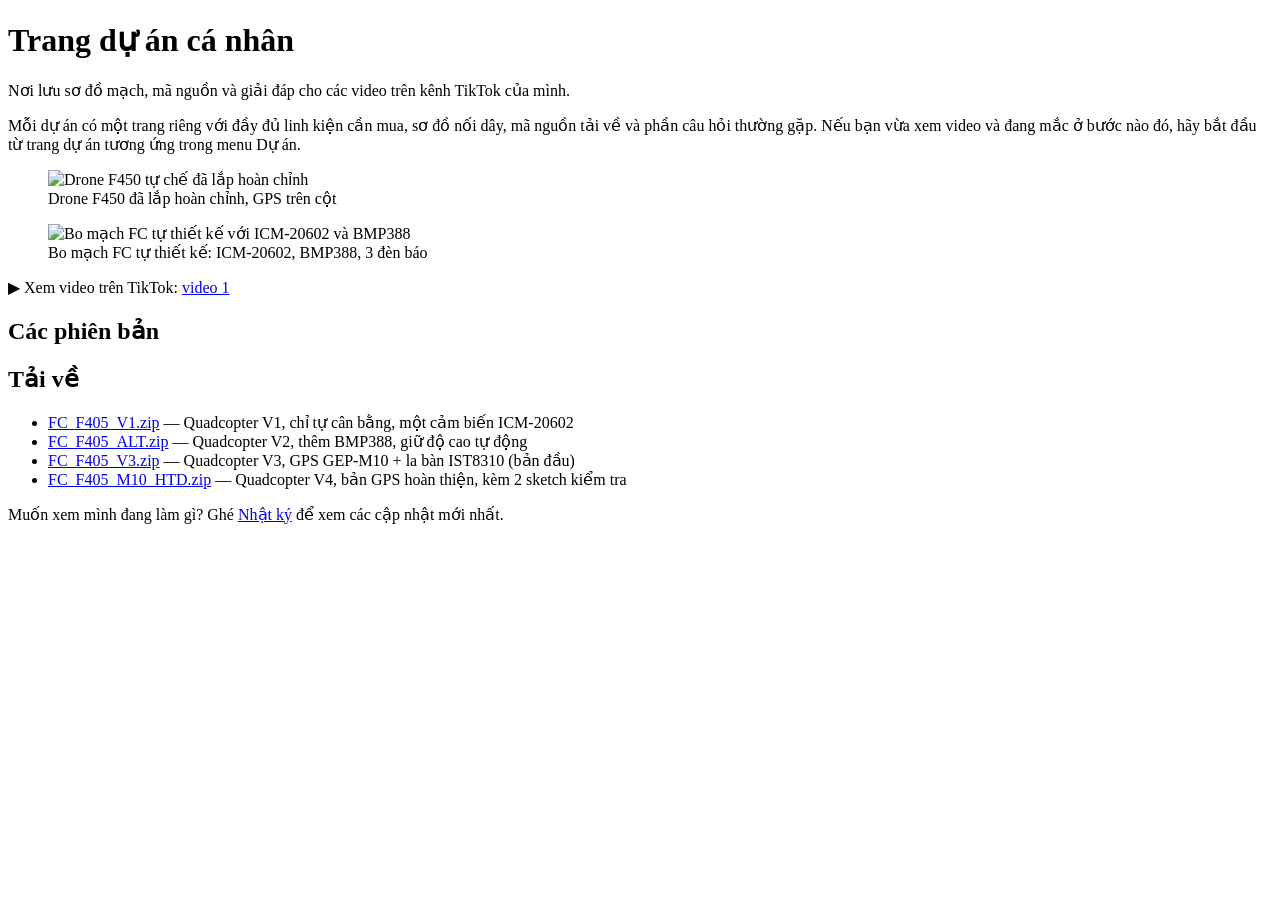
==== index.html @ 8b8c2f93 "Add files via upload" ====
<!doctype html>
<html lang="vi">
<head>
<meta charset="utf-8">
<meta name="viewport" content="width=device-width, initial-scale=1">
<title>Dathoccodientu.net — Drone tự chế, STM32, mạch điều khiển bay</title>
<meta name="description" content="Sơ đồ mạch, mã nguồn và giải đáp cho các video drone tự chế STM32F405 trên kênh TikTok Dathoccodientu.">
<link rel="stylesheet" href="assets/style.css">
</head>
<body>
<header id="top"></header>
<div class="wrap">
  <aside id="nav"></aside>
  <main>
    <h1>Trang dự án cá nhân</h1>
    <p class="sub">Nơi lưu sơ đồ mạch, mã nguồn và giải đáp cho các video trên kênh TikTok của mình.</p>

    <p>Mỗi dự án có một trang riêng với đầy đủ linh kiện cần mua, sơ đồ nối dây, mã nguồn tải về và phần câu hỏi thường gặp. Nếu bạn vừa xem video và đang mắc ở bước nào đó, hãy bắt đầu từ trang dự án tương ứng trong menu Dự án.</p>

    <div class="photos">
      <figure><img src="assets/img/drone.webp" alt="Drone F450 tự chế đã lắp hoàn chỉnh" width="900" height="852" loading="lazy"><figcaption>Drone F450 đã lắp hoàn chỉnh, GPS trên cột</figcaption></figure>
      <figure><img src="assets/img/fc-board.webp" alt="Bo mạch FC tự thiết kế với ICM-20602 và BMP388" width="638" height="900" loading="lazy"><figcaption>Bo mạch FC tự thiết kế: ICM-20602, BMP388, 3 đèn báo</figcaption></figure>
    </div>
    <p class="tiktok-links">▶ Xem video trên TikTok: <a href="https://www.tiktok.com/@dathoccodientu.03/video/7634054799666744584" target="_blank" rel="noopener">video 1</a></p>

    <h2>Các phiên bản</h2>
    <ul id="project-list"></ul>

    <h2>Tải về</h2>
    <ul class="downloads">
      <li><a href="downloads/FC_F405_V1.zip">FC_F405_V1.zip</a> — Quadcopter V1, chỉ tự cân bằng, một cảm biến ICM-20602</li>
      <li><a href="downloads/FC_F405_ALT.zip">FC_F405_ALT.zip</a> — Quadcopter V2, thêm BMP388, giữ độ cao tự động</li>
      <li><a href="downloads/FC_F405_V3.zip">FC_F405_V3.zip</a> — Quadcopter V3, GPS GEP-M10 + la bàn IST8310 (bản đầu)</li>
      <li><a href="downloads/FC_F405_M10_HTD.zip">FC_F405_M10_HTD.zip</a> — Quadcopter V4, bản GPS hoàn thiện, kèm 2 sketch kiểm tra</li>
    </ul>

    <p>Muốn xem mình đang làm gì? Ghé <a href="nhat-ky.html">Nhật ký</a> để xem các cập nhật mới nhất.</p>
  </main>
</div>
<footer id="foot"></footer>
<script src="assets/site.js"></script>
</body>
</html>
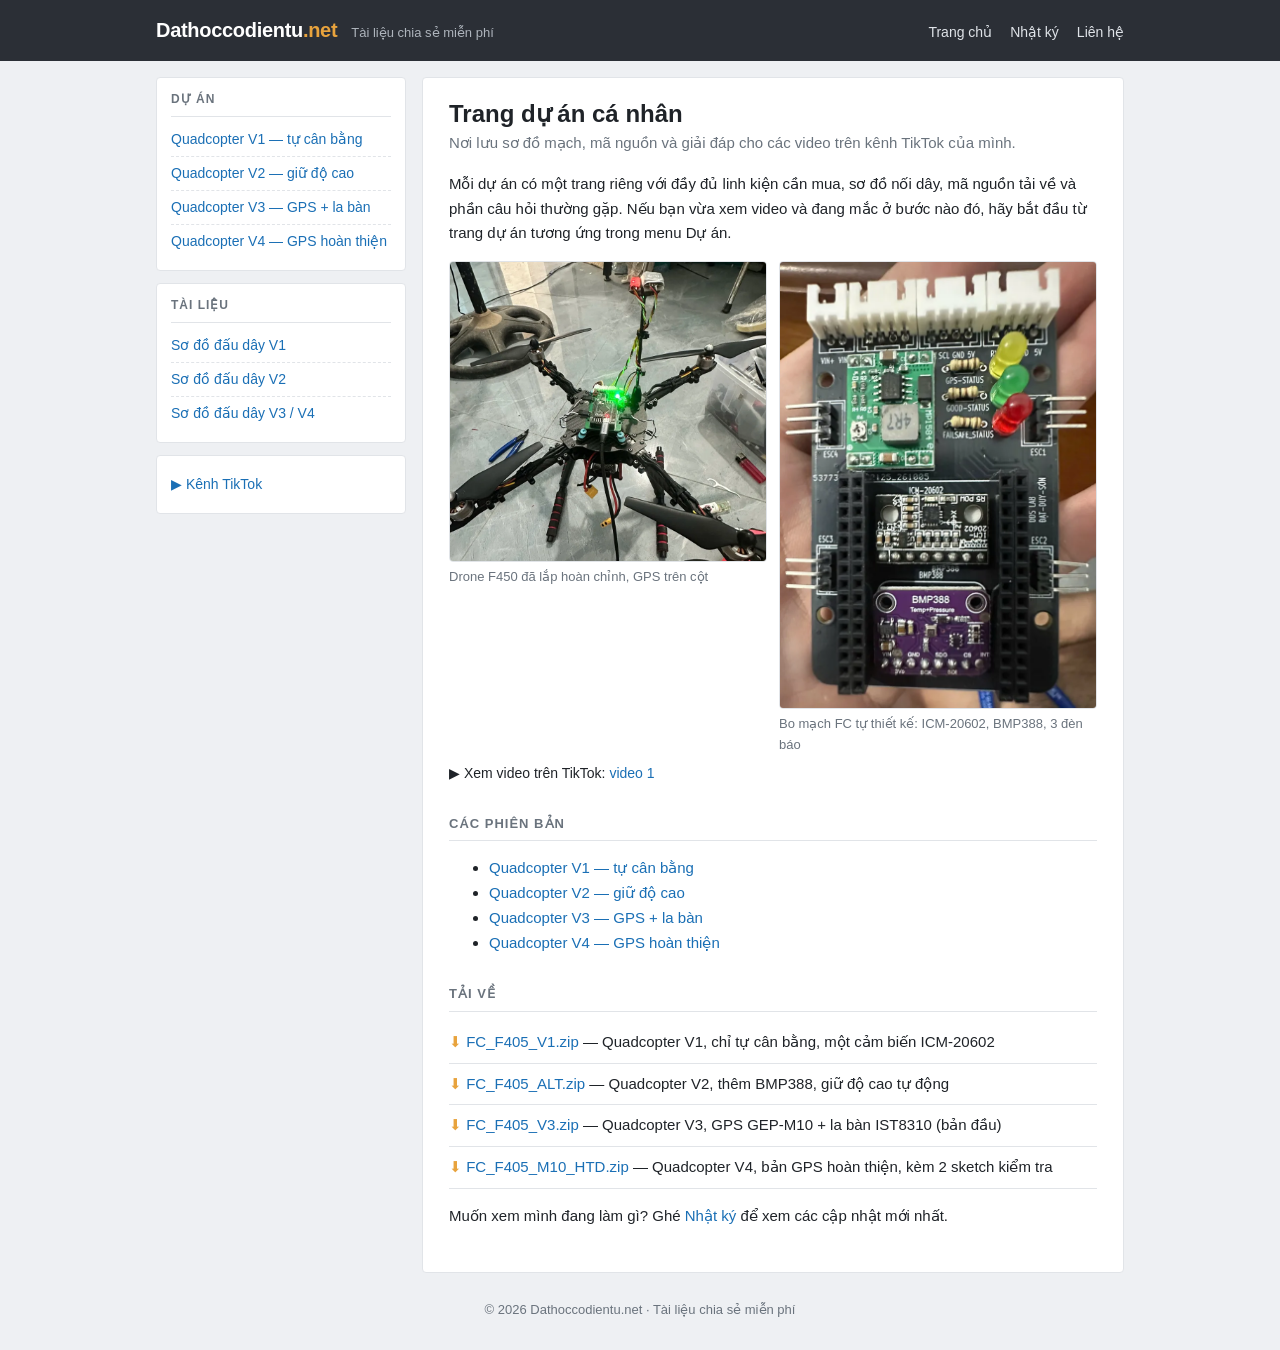
==== commit ec59b4ef: "Add files via upload" ====
--- a/index.html
+++ b/index.html
@@ -5,7 +5,7 @@
 <meta name="viewport" content="width=device-width, initial-scale=1">
 <title>Dathoccodientu.net — Drone tự chế, STM32, mạch điều khiển bay</title>
 <meta name="description" content="Sơ đồ mạch, mã nguồn và giải đáp cho các video drone tự chế STM32F405 trên kênh TikTok Dathoccodientu.">
-<link rel="stylesheet" href="assets/style.css">
+<link rel="stylesheet" href="style.css">
 </head>
 <body>
 <header id="top"></header>
@@ -18,8 +18,8 @@
     <p>Mỗi dự án có một trang riêng với đầy đủ linh kiện cần mua, sơ đồ nối dây, mã nguồn tải về và phần câu hỏi thường gặp. Nếu bạn vừa xem video và đang mắc ở bước nào đó, hãy bắt đầu từ trang dự án tương ứng trong menu Dự án.</p>
 
     <div class="photos">
-      <figure><img src="assets/img/drone.webp" alt="Drone F450 tự chế đã lắp hoàn chỉnh" width="900" height="852" loading="lazy"><figcaption>Drone F450 đã lắp hoàn chỉnh, GPS trên cột</figcaption></figure>
-      <figure><img src="assets/img/fc-board.webp" alt="Bo mạch FC tự thiết kế với ICM-20602 và BMP388" width="638" height="900" loading="lazy"><figcaption>Bo mạch FC tự thiết kế: ICM-20602, BMP388, 3 đèn báo</figcaption></figure>
+      <figure><img src="drone.webp" alt="Drone F450 tự chế đã lắp hoàn chỉnh" width="900" height="852" loading="lazy"><figcaption>Drone F450 đã lắp hoàn chỉnh, GPS trên cột</figcaption></figure>
+      <figure><img src="fc-board.webp" alt="Bo mạch FC tự thiết kế với ICM-20602 và BMP388" width="638" height="900" loading="lazy"><figcaption>Bo mạch FC tự thiết kế: ICM-20602, BMP388, 3 đèn báo</figcaption></figure>
     </div>
     <p class="tiktok-links">▶ Xem video trên TikTok: <a href="https://www.tiktok.com/@dathoccodientu.03/video/7634054799666744584" target="_blank" rel="noopener">video 1</a></p>
 
@@ -28,16 +28,16 @@
 
     <h2>Tải về</h2>
     <ul class="downloads">
-      <li><a href="downloads/FC_F405_V1.zip">FC_F405_V1.zip</a> — Quadcopter V1, chỉ tự cân bằng, một cảm biến ICM-20602</li>
-      <li><a href="downloads/FC_F405_ALT.zip">FC_F405_ALT.zip</a> — Quadcopter V2, thêm BMP388, giữ độ cao tự động</li>
-      <li><a href="downloads/FC_F405_V3.zip">FC_F405_V3.zip</a> — Quadcopter V3, GPS GEP-M10 + la bàn IST8310 (bản đầu)</li>
-      <li><a href="downloads/FC_F405_M10_HTD.zip">FC_F405_M10_HTD.zip</a> — Quadcopter V4, bản GPS hoàn thiện, kèm 2 sketch kiểm tra</li>
+      <li><a href="FC_F405_V1.zip">FC_F405_V1.zip</a> — Quadcopter V1, chỉ tự cân bằng, một cảm biến ICM-20602</li>
+      <li><a href="FC_F405_ALT.zip">FC_F405_ALT.zip</a> — Quadcopter V2, thêm BMP388, giữ độ cao tự động</li>
+      <li><a href="FC_F405_V3.zip">FC_F405_V3.zip</a> — Quadcopter V3, GPS GEP-M10 + la bàn IST8310 (bản đầu)</li>
+      <li><a href="FC_F405_M10_HTD.zip">FC_F405_M10_HTD.zip</a> — Quadcopter V4, bản GPS hoàn thiện, kèm 2 sketch kiểm tra</li>
     </ul>
 
     <p>Muốn xem mình đang làm gì? Ghé <a href="nhat-ky.html">Nhật ký</a> để xem các cập nhật mới nhất.</p>
   </main>
 </div>
 <footer id="foot"></footer>
-<script src="assets/site.js"></script>
+<script src="site.js"></script>
 </body>
 </html>
--- a/style.css
+++ b/style.css
@@ -0,0 +1,133 @@
+:root {
+  --bg: #eef0f3;
+  --panel: #ffffff;
+  --ink: #1f2328;
+  --muted: #6a737d;
+  --line: #e1e4e8;
+  --bar: #2b2f36;
+  --link: #1a6fb5;
+  --accent: #e8a33d;
+  --warn-bg: #fff6e5;
+  --warn-line: #e8a33d;
+  --danger-bg: #fdecec;
+  --danger-line: #d64545;
+}
+* { box-sizing: border-box; }
+html { -webkit-text-size-adjust: 100%; }
+body {
+  margin: 0; background: var(--bg); color: var(--ink);
+  font: 15px/1.65 -apple-system, "Segoe UI", Roboto, "Helvetica Neue", Arial, sans-serif;
+}
+a { color: var(--link); text-decoration: none; }
+a:hover { text-decoration: underline; }
+img { max-width: 100%; height: auto; }
+
+/* ---- banner ---- */
+#top { background: var(--bar); color: #fff; }
+.banner {
+  max-width: 1000px; margin: 0 auto; padding: 14px 16px;
+  display: flex; align-items: baseline; gap: 14px; flex-wrap: wrap;
+}
+.brand { color: #fff; font-size: 20px; letter-spacing: -.3px; }
+.brand:hover { text-decoration: none; }
+.brand span { color: var(--accent); font-weight: 600; }
+.slogan { color: #aeb4bc; font-size: 13px; }
+.topnav { margin-left: auto; display: flex; gap: 18px; font-size: 14px; }
+.topnav a { color: #dfe3e8; }
+
+/* ---- layout ---- */
+.wrap {
+  max-width: 1000px; margin: 16px auto; padding: 0 16px;
+  display: grid; grid-template-columns: 250px 1fr; gap: 16px; align-items: start;
+}
+#nav .box {
+  background: var(--panel); border: 1px solid var(--line); border-radius: 4px;
+  padding: 12px 14px; margin-bottom: 12px;
+}
+#nav h4 {
+  margin: 0 0 6px; font-size: 12px; letter-spacing: 1px; text-transform: uppercase;
+  color: var(--muted); border-bottom: 1px solid var(--line); padding-bottom: 6px;
+}
+#nav a { display: block; padding: 5px 0; font-size: 14px; border-bottom: 1px dashed var(--line); }
+#nav a:last-child { border-bottom: 0; }
+#nav a.on { font-weight: 600; color: var(--ink); }
+
+main {
+  background: var(--panel); border: 1px solid var(--line); border-radius: 4px;
+  padding: 20px 26px 28px; min-width: 0;
+}
+main h1 { font-size: 24px; margin: 0 0 2px; line-height: 1.3; }
+main .sub { color: var(--muted); margin: 0 0 16px; }
+main h2 {
+  font-size: 13px; letter-spacing: 1px; text-transform: uppercase; color: var(--muted);
+  border-bottom: 1px solid var(--line); padding-bottom: 6px; margin: 28px 0 10px;
+}
+main h3 { font-size: 17px; margin: 22px 0 6px; }
+
+/* ---- tables ---- */
+.tbl { overflow-x: auto; margin: 8px 0 14px; }
+table { border-collapse: collapse; width: 100%; font-size: 14px; }
+th, td { border-bottom: 1px solid var(--line); padding: 7px 8px; text-align: left; vertical-align: top; }
+th { font-size: 12px; letter-spacing: .5px; text-transform: uppercase; color: var(--muted); background: #f7f8fa; }
+td code, p code, li code { background: #f2f4f7; padding: 1px 5px; border-radius: 3px; font-size: 13px; }
+
+/* ---- callouts ---- */
+.note, .warn {
+  border-left: 4px solid var(--warn-line); background: var(--warn-bg);
+  padding: 10px 14px; margin: 14px 0; border-radius: 0 4px 4px 0;
+}
+.warn { border-color: var(--danger-line); background: var(--danger-bg); }
+.todo {
+  border: 2px dashed #c9ced6; color: var(--muted); padding: 12px 14px;
+  border-radius: 4px; margin: 10px 0; font-style: italic;
+}
+
+/* ---- video ---- */
+.video { display: flex; flex-wrap: wrap; gap: 16px; margin: 10px 0; }
+.video figure { margin: 0; width: 325px; max-width: 100%; }
+.video iframe { width: 100%; aspect-ratio: 9 / 16; border: 0; background: #000; border-radius: 4px; }
+.video figcaption { font-size: 13px; color: var(--muted); margin-top: 4px; }
+
+/* ---- ảnh linh kiện ---- */
+.parts {
+  display: grid; grid-template-columns: repeat(auto-fill, minmax(140px, 1fr));
+  gap: 12px; margin: 10px 0 18px;
+}
+.parts figure {
+  margin: 0; border: 1px solid var(--line); border-radius: 4px; overflow: hidden; background: #fff;
+}
+.parts img { display: block; width: 100%; height: auto; aspect-ratio: 1; object-fit: contain; }
+.parts figcaption {
+  padding: 6px 8px 8px; border-top: 1px solid var(--line); font-size: 13px; line-height: 1.35;
+}
+.parts figcaption b { display: block; }
+.parts figcaption span { color: var(--muted); font-size: 12px; }
+
+/* ---- lists ---- */
+.downloads { list-style: none; padding: 0; margin: 0; }
+.downloads li { padding: 8px 0; border-bottom: 1px solid var(--line); }
+.downloads li::before { content: "⬇ "; color: var(--accent); }
+.log { list-style: none; padding: 0; margin: 0; }
+.log li { display: grid; grid-template-columns: 100px 1fr; gap: 12px; padding: 8px 0; border-bottom: 1px solid var(--line); }
+.log time { color: var(--muted); font-size: 13px; }
+.tag { font-size: 11px; padding: 1px 6px; border-radius: 10px; vertical-align: 1px; font-weight: 500; }
+.tag.wip { background: #fff1d6; color: #9a6200; }
+.tag.soon { background: #e8ecf1; color: #59636e; }
+.crumbs { font-size: 13px; color: var(--muted); margin-bottom: 10px; }
+
+#foot { text-align: center; color: var(--muted); font-size: 13px; padding: 10px 16px 30px; }
+
+@media (max-width: 760px) {
+  .wrap { grid-template-columns: 1fr; }
+  main { order: -1; padding: 16px; }
+  .topnav { margin-left: 0; width: 100%; }
+  .log li { grid-template-columns: 1fr; gap: 0; }
+}
+
+/* ---- ảnh dự án (thay video) ---- */
+.photos { display: grid; grid-template-columns: 1fr 1fr; gap: 12px; margin: 12px 0 6px; align-items: start; }
+.photos figure { margin: 0; }
+.photos img { display: block; width: 100%; height: auto; border-radius: 4px; border: 1px solid var(--line); }
+.photos figcaption { font-size: 13px; color: var(--muted); margin-top: 4px; }
+.tiktok-links { font-size: 14px; margin: 4px 0 14px; }
+@media (max-width: 520px) { .photos { grid-template-columns: 1fr; } }
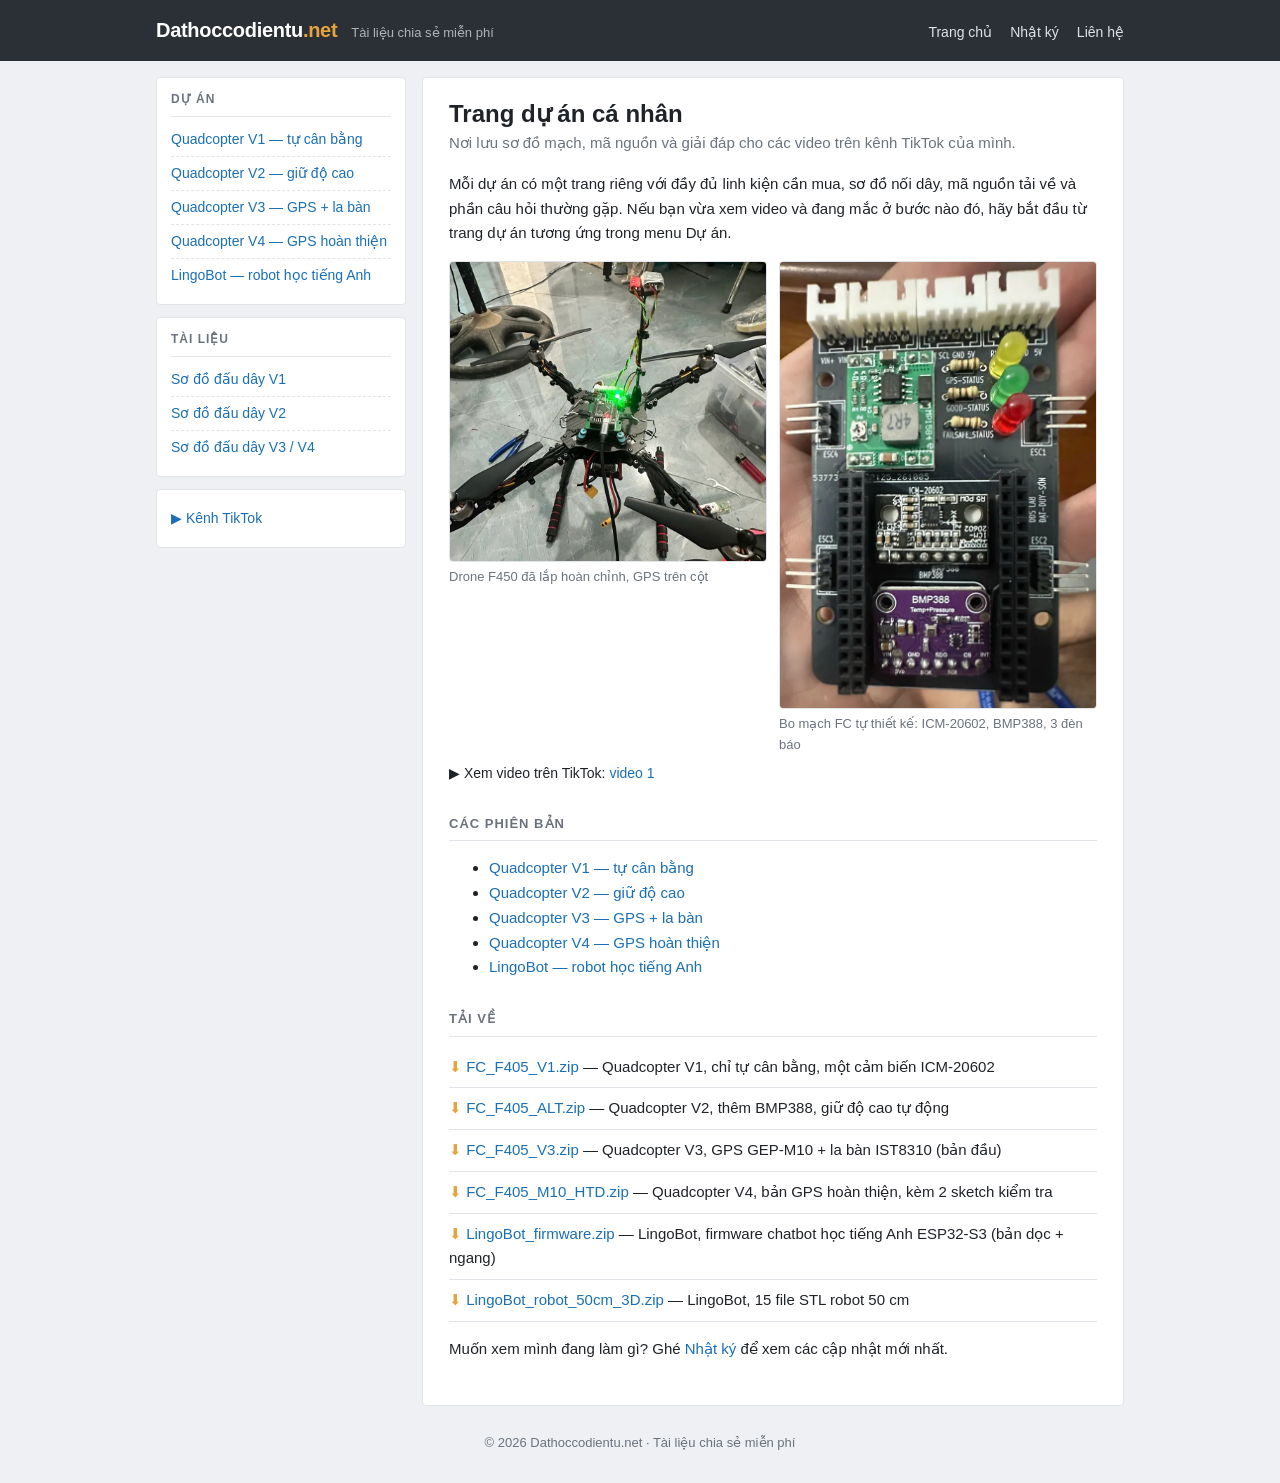
==== commit 49d78837: "Add files via upload" ====
--- a/index.html
+++ b/index.html
@@ -32,6 +32,8 @@
       <li><a href="FC_F405_ALT.zip">FC_F405_ALT.zip</a> — Quadcopter V2, thêm BMP388, giữ độ cao tự động</li>
       <li><a href="FC_F405_V3.zip">FC_F405_V3.zip</a> — Quadcopter V3, GPS GEP-M10 + la bàn IST8310 (bản đầu)</li>
       <li><a href="FC_F405_M10_HTD.zip">FC_F405_M10_HTD.zip</a> — Quadcopter V4, bản GPS hoàn thiện, kèm 2 sketch kiểm tra</li>
+      <li><a href="lingobot-files/LingoBot_firmware.zip">LingoBot_firmware.zip</a> — LingoBot, firmware chatbot học tiếng Anh ESP32-S3 (bản dọc + ngang)</li>
+      <li><a href="lingobot-files/LingoBot_robot_50cm_3D.zip">LingoBot_robot_50cm_3D.zip</a> — LingoBot, 15 file STL robot 50 cm</li>
     </ul>
 
     <p>Muốn xem mình đang làm gì? Ghé <a href="nhat-ky.html">Nhật ký</a> để xem các cập nhật mới nhất.</p>
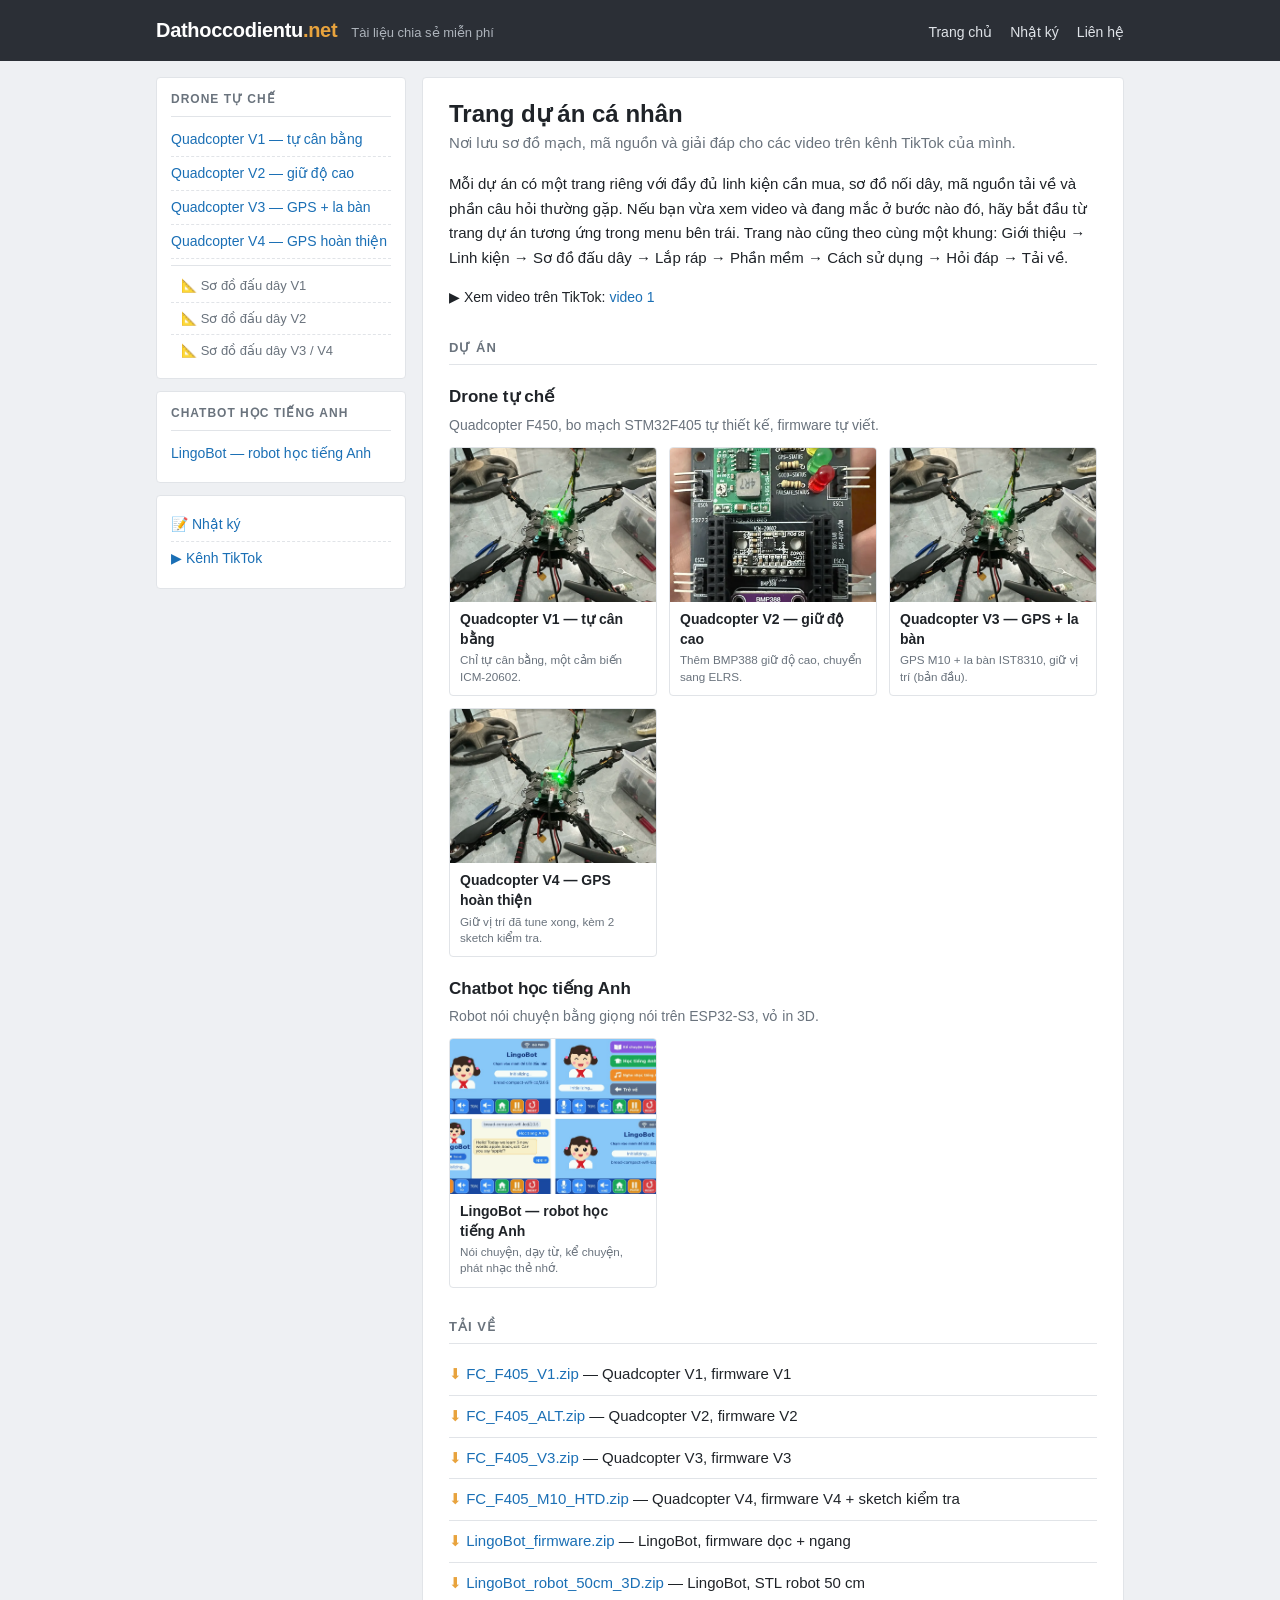
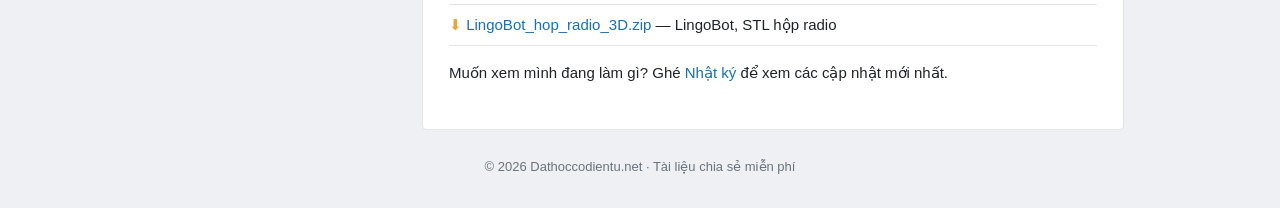
==== commit 591b9dd1: "Add files via upload" ====
--- a/index.html
+++ b/index.html
@@ -15,26 +15,15 @@
     <h1>Trang dự án cá nhân</h1>
     <p class="sub">Nơi lưu sơ đồ mạch, mã nguồn và giải đáp cho các video trên kênh TikTok của mình.</p>
 
-    <p>Mỗi dự án có một trang riêng với đầy đủ linh kiện cần mua, sơ đồ nối dây, mã nguồn tải về và phần câu hỏi thường gặp. Nếu bạn vừa xem video và đang mắc ở bước nào đó, hãy bắt đầu từ trang dự án tương ứng trong menu Dự án.</p>
+    <p>Mỗi dự án có một trang riêng với đầy đủ linh kiện cần mua, sơ đồ nối dây, mã nguồn tải về và phần câu hỏi thường gặp. Nếu bạn vừa xem video và đang mắc ở bước nào đó, hãy bắt đầu từ trang dự án tương ứng trong menu bên trái. Trang nào cũng theo cùng một khung: Giới thiệu → Linh kiện → Sơ đồ đấu dây → Lắp ráp → Phần mềm → Cách sử dụng → Hỏi đáp → Tải về.</p>
 
-    <div class="photos">
-      <figure><img src="drone.webp" alt="Drone F450 tự chế đã lắp hoàn chỉnh" width="900" height="852" loading="lazy"><figcaption>Drone F450 đã lắp hoàn chỉnh, GPS trên cột</figcaption></figure>
-      <figure><img src="fc-board.webp" alt="Bo mạch FC tự thiết kế với ICM-20602 và BMP388" width="638" height="900" loading="lazy"><figcaption>Bo mạch FC tự thiết kế: ICM-20602, BMP388, 3 đèn báo</figcaption></figure>
-    </div>
     <p class="tiktok-links">▶ Xem video trên TikTok: <a href="https://www.tiktok.com/@dathoccodientu.03/video/7634054799666744584" target="_blank" rel="noopener">video 1</a></p>
 
-    <h2>Các phiên bản</h2>
-    <ul id="project-list"></ul>
+    <h2>Dự án</h2>
+    <div id="project-cards"></div>
 
     <h2>Tải về</h2>
-    <ul class="downloads">
-      <li><a href="FC_F405_V1.zip">FC_F405_V1.zip</a> — Quadcopter V1, chỉ tự cân bằng, một cảm biến ICM-20602</li>
-      <li><a href="FC_F405_ALT.zip">FC_F405_ALT.zip</a> — Quadcopter V2, thêm BMP388, giữ độ cao tự động</li>
-      <li><a href="FC_F405_V3.zip">FC_F405_V3.zip</a> — Quadcopter V3, GPS GEP-M10 + la bàn IST8310 (bản đầu)</li>
-      <li><a href="FC_F405_M10_HTD.zip">FC_F405_M10_HTD.zip</a> — Quadcopter V4, bản GPS hoàn thiện, kèm 2 sketch kiểm tra</li>
-      <li><a href="lingobot-files/LingoBot_firmware.zip">LingoBot_firmware.zip</a> — LingoBot, firmware chatbot học tiếng Anh ESP32-S3 (bản dọc + ngang)</li>
-      <li><a href="lingobot-files/LingoBot_robot_50cm_3D.zip">LingoBot_robot_50cm_3D.zip</a> — LingoBot, 15 file STL robot 50 cm</li>
-    </ul>
+    <ul class="downloads" id="download-list"></ul>
 
     <p>Muốn xem mình đang làm gì? Ghé <a href="nhat-ky.html">Nhật ký</a> để xem các cập nhật mới nhất.</p>
   </main>
--- a/style.css
+++ b/style.css
@@ -131,3 +131,89 @@
 .photos figcaption { font-size: 13px; color: var(--muted); margin-top: 4px; }
 .tiktok-links { font-size: 14px; margin: 4px 0 14px; }
 @media (max-width: 520px) { .photos { grid-template-columns: 1fr; } }
+
+/* ---- từng linh kiện kèm ảnh ---- */
+.part-list { margin: 10px 0 18px; }
+.part {
+  display: grid; grid-template-columns: 170px 1fr; gap: 16px; align-items: start;
+  padding: 14px 0; border-bottom: 1px solid var(--line);
+}
+.part:first-child { border-top: 1px solid var(--line); }
+.part img {
+  display: block; width: 100%; height: auto; aspect-ratio: 1; object-fit: contain;
+  border: 1px solid var(--line); border-radius: 4px; background: #fff;
+}
+.part .noimg {
+  aspect-ratio: 1; display: flex; align-items: center; justify-content: center;
+  border: 1px dashed #c9ced6; border-radius: 4px; color: var(--muted); font-size: 13px;
+}
+.part h3 { margin: 0; font-size: 17px; }
+.part .pnote { margin: 0 0 6px; color: var(--muted); font-size: 13px; }
+.part p { margin: 4px 0; font-size: 14px; }
+.part .ptip { background: var(--warn-bg); border-left: 3px solid var(--warn-line); padding: 6px 10px; border-radius: 0 4px 4px 0; }
+@media (max-width: 520px) {
+  .part { grid-template-columns: 110px 1fr; gap: 12px; }
+}
+
+/* ---- nhật ký chi tiết ---- */
+#log-filter { display: flex; flex-wrap: wrap; gap: 8px; margin: 0 0 12px; }
+#log-filter button {
+  font: inherit; font-size: 13px; padding: 4px 12px; border-radius: 14px; cursor: pointer;
+  border: 1px solid var(--line); background: #fff; color: var(--ink);
+}
+#log-filter button.on { background: var(--bar); color: #fff; border-color: var(--bar); }
+.log > li > div > b { display: block; margin: 2px 0 2px; }
+.log ul { margin: 4px 0 0; padding-left: 18px; font-size: 14px; }
+.log ul li { display: list-item; margin: 3px 0; padding: 0; border: 0; }
+.tag.proj-chatbot { background: #e3efff; color: #1a5fa8; }
+.tag.proj-drone { background: #ffeede; color: #a35200; }
+.tag.proj-web { background: #e8ecf1; color: #59636e; }
+
+/* =====================================================================
+ *  KHUNG CHUẨN TRANG DỰ ÁN
+ * ===================================================================== */
+#nav .subdocs { margin-top: 6px; padding-top: 4px; border-top: 1px solid var(--line); }
+#nav .subdocs a { font-size: 13px; color: var(--muted); padding-left: 10px; }
+#nav .subdocs a::before { content: "📐 "; }
+
+.summary .crumbs { margin: 0 0 10px; }
+.summary dl {
+  display: grid; grid-template-columns: repeat(4, 1fr); gap: 0; margin: 0 0 14px;
+  border: 1px solid var(--line); border-radius: 4px; background: #f7f8fa;
+}
+.summary dl > div { padding: 8px 12px; border-right: 1px solid var(--line); min-width: 0; }
+.summary dl > div:last-child { border-right: 0; }
+.summary dt { font-size: 11px; letter-spacing: .5px; text-transform: uppercase; color: var(--muted); }
+.summary dd { margin: 2px 0 0; font-size: 13px; overflow-wrap: anywhere; }
+
+.toc { border: 1px solid var(--line); border-radius: 4px; padding: 10px 14px; margin: 14px 0 6px; background: #fff; }
+.toc b { font-size: 12px; letter-spacing: 1px; text-transform: uppercase; color: var(--muted); }
+.toc ol { margin: 6px 0 0; padding-left: 22px; columns: 2; column-gap: 24px; font-size: 14px; }
+.toc li { break-inside: avoid; padding: 1px 0; }
+
+/* Đánh số mục tự động: 1. Giới thiệu, 2. Linh kiện… */
+main { counter-reset: sec; }
+main h2[id] { counter-increment: sec; scroll-margin-top: 10px; }
+main h2[id]::before { content: counter(sec) ". "; color: var(--accent); }
+
+.doc-link { background: #f2f7fd; border: 1px solid #d3e4f5; border-radius: 4px; padding: 8px 12px; }
+
+.pager { display: flex; justify-content: space-between; gap: 12px; margin-top: 30px; padding-top: 14px; border-top: 1px solid var(--line); font-size: 14px; }
+.pager .next { text-align: right; margin-left: auto; }
+
+/* Trang chủ: thẻ dự án */
+#project-cards h3 { margin: 18px 0 2px; }
+#project-cards .gdesc { margin: 0 0 10px; color: var(--muted); font-size: 14px; }
+.cards { display: grid; grid-template-columns: repeat(auto-fill, minmax(200px, 1fr)); gap: 12px; }
+.card { display: block; border: 1px solid var(--line); border-radius: 4px; overflow: hidden; background: #fff; color: var(--ink); }
+.card:hover { text-decoration: none; border-color: var(--link); }
+.card img { display: block; width: 100%; aspect-ratio: 4 / 3; object-fit: cover; background: #f2f4f7; }
+.card span { display: block; padding: 8px 10px 10px; font-size: 14px; line-height: 1.4; }
+.card small { display: block; color: var(--muted); margin-top: 3px; }
+
+@media (max-width: 760px) {
+  .summary dl { grid-template-columns: 1fr 1fr; }
+  .summary dl > div:nth-child(2) { border-right: 0; }
+  .summary dl > div:nth-child(-n+2) { border-bottom: 1px solid var(--line); }
+  .toc ol { columns: 1; }
+}
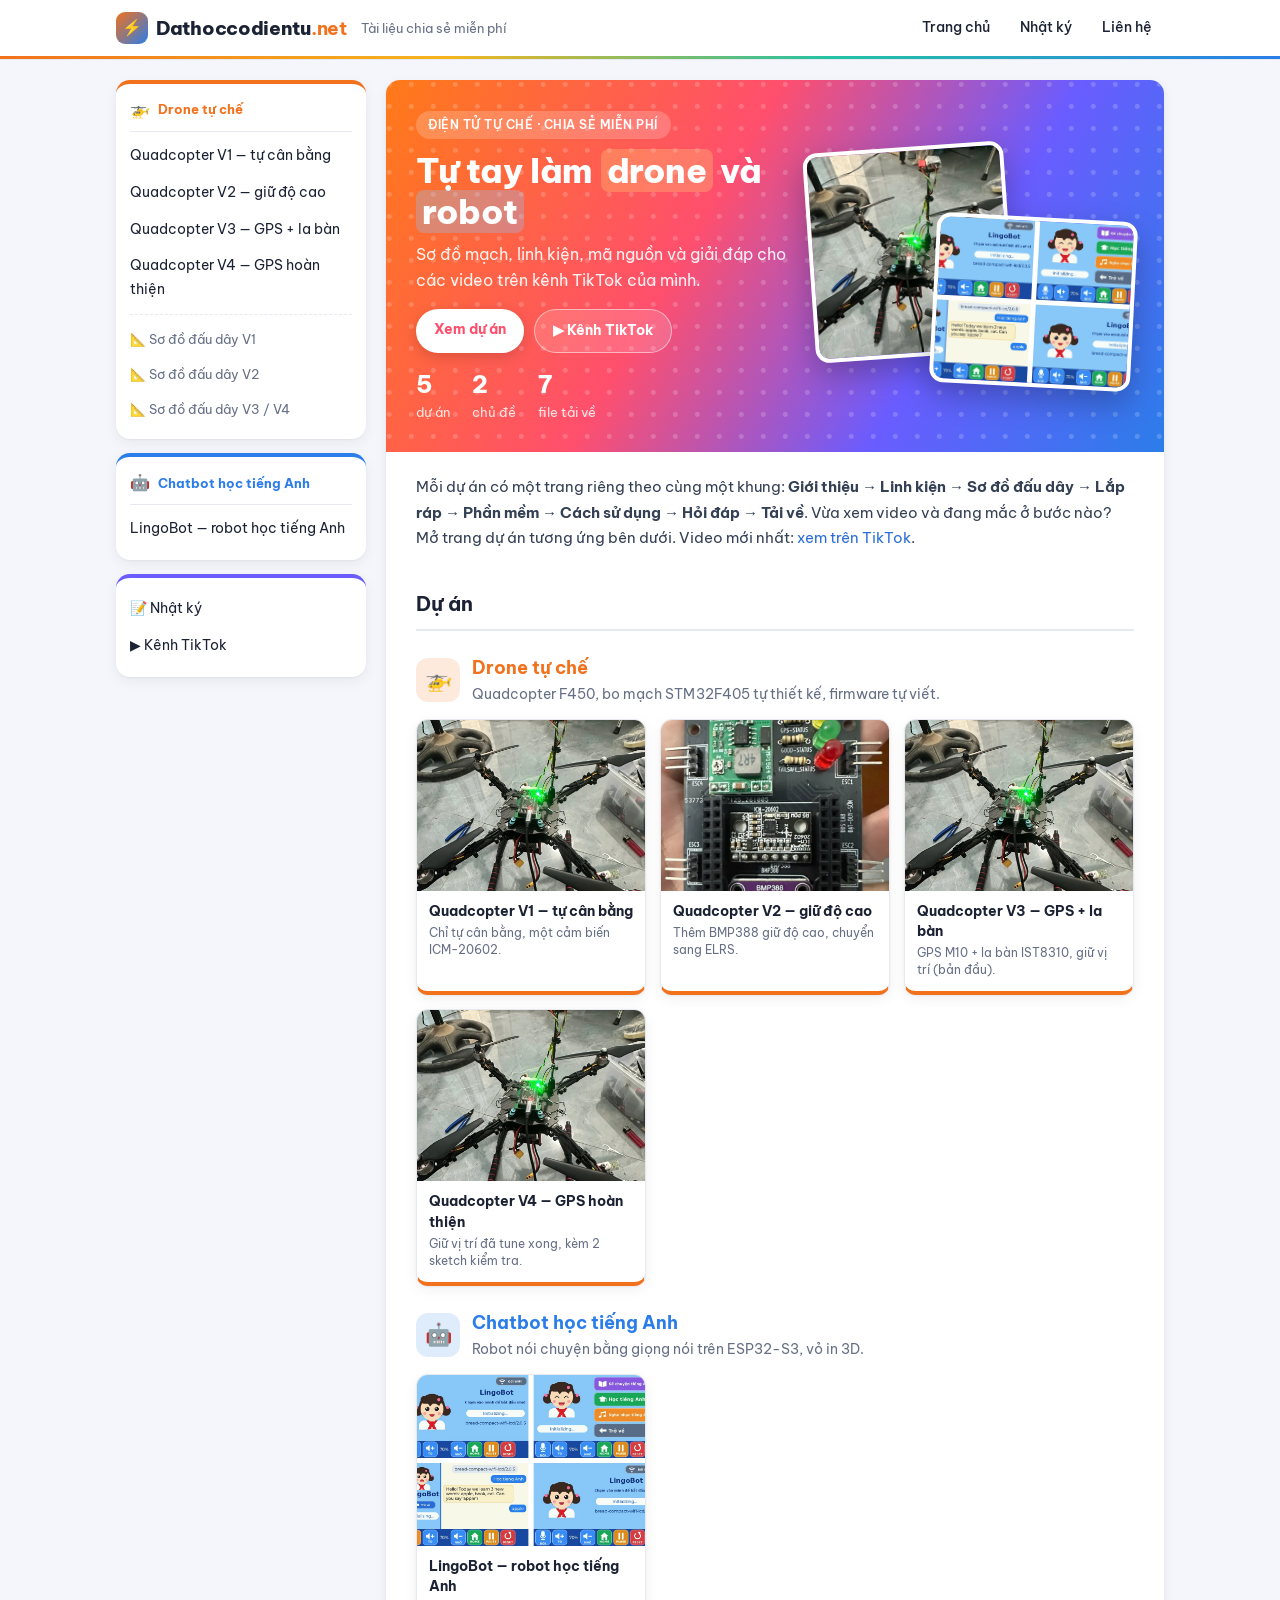
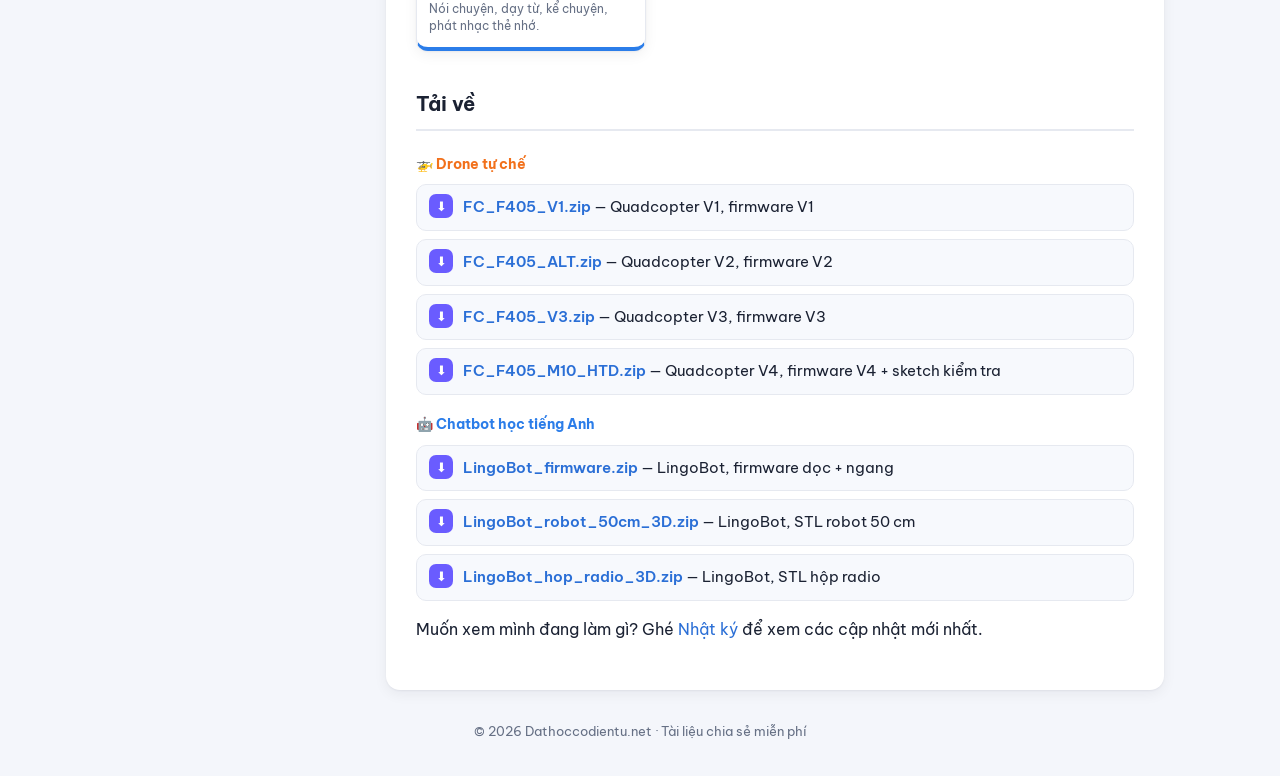
==== commit 3f778299: "Add files via upload" ====
--- a/index.html
+++ b/index.html
@@ -7,19 +7,15 @@
 <meta name="description" content="Sơ đồ mạch, mã nguồn và giải đáp cho các video drone tự chế STM32F405 trên kênh TikTok Dathoccodientu.">
 <link rel="stylesheet" href="style.css">
 </head>
-<body>
+<body class="home">
 <header id="top"></header>
 <div class="wrap">
   <aside id="nav"></aside>
   <main>
-    <h1>Trang dự án cá nhân</h1>
-    <p class="sub">Nơi lưu sơ đồ mạch, mã nguồn và giải đáp cho các video trên kênh TikTok của mình.</p>
+    <section class="hero" id="hero"></section>
+    <p class="intro">Mỗi dự án có một trang riêng theo cùng một khung: <b>Giới thiệu → Linh kiện → Sơ đồ đấu dây → Lắp ráp → Phần mềm → Cách sử dụng → Hỏi đáp → Tải về</b>. Vừa xem video và đang mắc ở bước nào? Mở trang dự án tương ứng bên dưới. Video mới nhất: <a href="https://www.tiktok.com/@dathoccodientu.03/video/7634054799666744584" target="_blank" rel="noopener">xem trên TikTok</a>.</p>
 
-    <p>Mỗi dự án có một trang riêng với đầy đủ linh kiện cần mua, sơ đồ nối dây, mã nguồn tải về và phần câu hỏi thường gặp. Nếu bạn vừa xem video và đang mắc ở bước nào đó, hãy bắt đầu từ trang dự án tương ứng trong menu bên trái. Trang nào cũng theo cùng một khung: Giới thiệu → Linh kiện → Sơ đồ đấu dây → Lắp ráp → Phần mềm → Cách sử dụng → Hỏi đáp → Tải về.</p>
-
-    <p class="tiktok-links">▶ Xem video trên TikTok: <a href="https://www.tiktok.com/@dathoccodientu.03/video/7634054799666744584" target="_blank" rel="noopener">video 1</a></p>
-
-    <h2>Dự án</h2>
+    <h2 id="du-an">Dự án</h2>
     <div id="project-cards"></div>
 
     <h2>Tải về</h2>
--- a/style.css
+++ b/style.css
@@ -1,219 +1,318 @@
+@import url("https://fonts.googleapis.com/css2?family=Be+Vietnam+Pro:wght@400;500;600;700;800&display=swap");
+
+/* =====================================================================
+ *  MÀU CHUNG — đổi ở đây là cả web đổi theo
+ *  --g là màu của nhóm dự án (site.js tự gán: drone cam, chatbot xanh)
+ * ===================================================================== */
 :root {
-  --bg: #eef0f3;
+  --bg: #f4f6fb;
   --panel: #ffffff;
-  --ink: #1f2328;
-  --muted: #6a737d;
-  --line: #e1e4e8;
-  --bar: #2b2f36;
-  --link: #1a6fb5;
-  --accent: #e8a33d;
-  --warn-bg: #fff6e5;
-  --warn-line: #e8a33d;
-  --danger-bg: #fdecec;
-  --danger-line: #d64545;
+  --ink: #1b2233;
+  --muted: #667085;
+  --line: #e6e9f0;
+  --link: #2b6fd6;
+  --c1: #f2711c;          /* cam — drone */
+  --c2: #2b7de9;          /* xanh — chatbot */
+  --accent: #f2711c;
+  --g: #6a5cff;           /* màu nhóm mặc định (trang chung) */
+  --warn-bg: #fff7e8;
+  --warn-line: #f5a623;
+  --danger-bg: #fff0f0;
+  --danger-line: #e5484d;
+  --radius: 14px;
+  --shadow: 0 1px 2px rgba(16, 24, 40, .05), 0 4px 14px rgba(16, 24, 40, .06);
+  --shadow-hi: 0 8px 28px rgba(16, 24, 40, .14);
 }
 * { box-sizing: border-box; }
-html { -webkit-text-size-adjust: 100%; }
+html { -webkit-text-size-adjust: 100%; scroll-behavior: smooth; }
 body {
   margin: 0; background: var(--bg); color: var(--ink);
-  font: 15px/1.65 -apple-system, "Segoe UI", Roboto, "Helvetica Neue", Arial, sans-serif;
+  font: 15.5px/1.7 "Be Vietnam Pro", -apple-system, "Segoe UI", Roboto, Arial, sans-serif;
 }
 a { color: var(--link); text-decoration: none; }
 a:hover { text-decoration: underline; }
 img { max-width: 100%; height: auto; }
 
-/* ---- banner ---- */
-#top { background: var(--bar); color: #fff; }
+/* ---- thanh trên ---- */
+#top {
+  background: #fff; border-bottom: 1px solid var(--line);
+  position: sticky; top: 0; z-index: 20;
+}
+#top::after {
+  content: ""; display: block; height: 3px;
+  background: linear-gradient(90deg, var(--c1), #f5b51e 35%, #23c2a5 65%, var(--c2));
+}
 .banner {
-  max-width: 1000px; margin: 0 auto; padding: 14px 16px;
-  display: flex; align-items: baseline; gap: 14px; flex-wrap: wrap;
-}
-.brand { color: #fff; font-size: 20px; letter-spacing: -.3px; }
+  max-width: 1080px; margin: 0 auto; padding: 10px 16px;
+  display: flex; align-items: center; gap: 14px; flex-wrap: wrap;
+}
+.brand { display: flex; align-items: center; gap: 8px; color: var(--ink); font-size: 19px; letter-spacing: -.3px; }
 .brand:hover { text-decoration: none; }
-.brand span { color: var(--accent); font-weight: 600; }
-.slogan { color: #aeb4bc; font-size: 13px; }
-.topnav { margin-left: auto; display: flex; gap: 18px; font-size: 14px; }
-.topnav a { color: #dfe3e8; }
-
-/* ---- layout ---- */
+.brand b { font-weight: 800; }
+.brand span { color: var(--c1); font-weight: 700; margin-left: -8px; }
+.brand .logo {
+  font-style: normal; width: 32px; height: 32px; border-radius: 9px; display: grid; place-items: center;
+  background: linear-gradient(135deg, var(--c1), var(--c2)); color: #fff; font-size: 16px;
+}
+.slogan { color: var(--muted); font-size: 13px; }
+.topnav { margin-left: auto; display: flex; gap: 6px; font-size: 14px; }
+.topnav a { color: var(--ink); padding: 6px 12px; border-radius: 999px; font-weight: 500; }
+.topnav a:hover { background: #eef2fa; text-decoration: none; }
+
+/* ---- bố cục ---- */
 .wrap {
-  max-width: 1000px; margin: 16px auto; padding: 0 16px;
-  display: grid; grid-template-columns: 250px 1fr; gap: 16px; align-items: start;
-}
+  max-width: 1080px; margin: 20px auto; padding: 0 16px;
+  display: grid; grid-template-columns: 250px 1fr; gap: 20px; align-items: start;
+}
+#nav { position: sticky; top: 76px; }
 #nav .box {
-  background: var(--panel); border: 1px solid var(--line); border-radius: 4px;
-  padding: 12px 14px; margin-bottom: 12px;
+  background: var(--panel); border-radius: var(--radius); box-shadow: var(--shadow);
+  padding: 12px 14px; margin-bottom: 14px; border-top: 4px solid var(--g);
 }
 #nav h4 {
-  margin: 0 0 6px; font-size: 12px; letter-spacing: 1px; text-transform: uppercase;
-  color: var(--muted); border-bottom: 1px solid var(--line); padding-bottom: 6px;
-}
-#nav a { display: block; padding: 5px 0; font-size: 14px; border-bottom: 1px dashed var(--line); }
-#nav a:last-child { border-bottom: 0; }
-#nav a.on { font-weight: 600; color: var(--ink); }
+  margin: 0 0 6px; font-size: 13px; color: var(--g); display: flex; align-items: center; gap: 8px;
+  padding-bottom: 8px; border-bottom: 1px solid var(--line);
+}
+#nav h4 i { font-style: normal; font-size: 16px; }
+#nav a { display: block; padding: 6px 8px; margin: 1px -8px; font-size: 14px; border-radius: 8px; color: var(--ink); }
+#nav a:hover { background: #f1f4fa; text-decoration: none; }
+#nav a.on { font-weight: 600; background: color-mix(in srgb, var(--g) 12%, white); color: var(--ink); box-shadow: inset 3px 0 0 var(--g); }
+#nav .subdocs { margin-top: 6px; padding-top: 6px; border-top: 1px dashed var(--line); }
+#nav .subdocs a { font-size: 13px; color: var(--muted); }
+#nav .subdocs a::before { content: "📐 "; }
 
 main {
-  background: var(--panel); border: 1px solid var(--line); border-radius: 4px;
-  padding: 20px 26px 28px; min-width: 0;
-}
-main h1 { font-size: 24px; margin: 0 0 2px; line-height: 1.3; }
-main .sub { color: var(--muted); margin: 0 0 16px; }
+  background: var(--panel); border-radius: var(--radius); box-shadow: var(--shadow);
+  padding: 24px 30px 32px; min-width: 0;
+}
+main h1 { font-size: 28px; margin: 0 0 4px; line-height: 1.25; font-weight: 800; letter-spacing: -.4px; }
+main .sub { color: var(--muted); margin: 0 0 16px; font-size: 16px; }
 main h2 {
-  font-size: 13px; letter-spacing: 1px; text-transform: uppercase; color: var(--muted);
-  border-bottom: 1px solid var(--line); padding-bottom: 6px; margin: 28px 0 10px;
-}
-main h3 { font-size: 17px; margin: 22px 0 6px; }
-
-/* ---- tables ---- */
-.tbl { overflow-x: auto; margin: 8px 0 14px; }
+  font-size: 20px; font-weight: 700; margin: 36px 0 12px; padding: 0 0 8px;
+  border-bottom: 2px solid var(--line); display: flex; align-items: center; gap: 10px;
+}
+main h3 { font-size: 17px; margin: 22px 0 6px; font-weight: 700; }
+
+/* Đánh số mục tự động bằng ô tròn màu nhóm */
+body:not(.home) main { counter-reset: sec; }
+body:not(.home) main h2[id] { counter-increment: sec; scroll-margin-top: 80px; }
+body:not(.home) main h2[id]::before {
+  content: counter(sec); flex: none; width: 30px; height: 30px; border-radius: 50%;
+  display: grid; place-items: center; font-size: 14px; font-weight: 700; color: #fff;
+  background: var(--g);
+}
+
+/* ---- đầu trang dự án ---- */
+body:not(.home) main h1 { color: var(--ink); }
+body[data-group] main { border-top: 5px solid var(--g); }
+.crumbs { font-size: 13px; color: var(--muted); margin: 0 0 8px; }
+.crumbs a { color: var(--g); font-weight: 500; }
+.summary dl {
+  display: grid; grid-template-columns: repeat(4, 1fr); gap: 10px; margin: 0 0 18px;
+}
+.summary dl > div {
+  padding: 10px 12px; border-radius: 10px; min-width: 0;
+  background: color-mix(in srgb, var(--g) 8%, white); border: 1px solid color-mix(in srgb, var(--g) 22%, white);
+}
+.summary dt { font-size: 11px; letter-spacing: .6px; text-transform: uppercase; color: var(--g); font-weight: 700; }
+.summary dd { margin: 3px 0 0; font-size: 13.5px; overflow-wrap: anywhere; line-height: 1.5; }
+
+.toc {
+  border-radius: 12px; padding: 12px 16px; margin: 16px 0 6px;
+  background: #f7f9fd; border: 1px solid var(--line);
+}
+.toc b { font-size: 12px; letter-spacing: 1px; text-transform: uppercase; color: var(--muted); }
+.toc ol { margin: 6px 0 0; padding-left: 22px; columns: 2; column-gap: 24px; font-size: 14px; }
+.toc li { break-inside: avoid; padding: 2px 0; }
+.toc li::marker { color: var(--g); font-weight: 700; }
+
+.doc-link {
+  background: color-mix(in srgb, var(--g) 8%, white); border-radius: 10px; padding: 10px 14px;
+  border: 1px solid color-mix(in srgb, var(--g) 25%, white);
+}
+.pager { display: flex; justify-content: space-between; gap: 12px; margin-top: 34px; }
+.pager a {
+  padding: 10px 14px; border-radius: 10px; border: 1px solid var(--line); font-size: 14px; font-weight: 500;
+  background: #fff; transition: .15s;
+}
+.pager a:hover { border-color: var(--g); box-shadow: var(--shadow); text-decoration: none; }
+.pager .next { text-align: right; margin-left: auto; }
+
+/* ---- bảng ---- */
+.tbl { overflow-x: auto; margin: 10px 0 16px; border: 1px solid var(--line); border-radius: 12px; }
 table { border-collapse: collapse; width: 100%; font-size: 14px; }
-th, td { border-bottom: 1px solid var(--line); padding: 7px 8px; text-align: left; vertical-align: top; }
-th { font-size: 12px; letter-spacing: .5px; text-transform: uppercase; color: var(--muted); background: #f7f8fa; }
-td code, p code, li code { background: #f2f4f7; padding: 1px 5px; border-radius: 3px; font-size: 13px; }
-
-/* ---- callouts ---- */
+th, td { border-bottom: 1px solid var(--line); padding: 9px 12px; text-align: left; vertical-align: top; }
+tr:last-child td { border-bottom: 0; }
+tr:nth-child(even) td { background: #fafbfd; }
+th { font-size: 12px; letter-spacing: .5px; text-transform: uppercase; color: var(--muted); background: #f3f5fa; font-weight: 700; }
+td code, p code, li code { background: #eef1f7; padding: 1px 6px; border-radius: 5px; font-size: 13px; }
+
+/* ---- ô ghi chú ---- */
 .note, .warn {
   border-left: 4px solid var(--warn-line); background: var(--warn-bg);
-  padding: 10px 14px; margin: 14px 0; border-radius: 0 4px 4px 0;
-}
+  padding: 12px 16px 12px 44px; margin: 14px 0; border-radius: 10px; position: relative;
+}
+.note::before, .warn::before { position: absolute; left: 14px; top: 11px; font-size: 16px; }
+.note::before { content: "💡"; }
 .warn { border-color: var(--danger-line); background: var(--danger-bg); }
+.warn::before { content: "⚠️"; }
 .todo {
   border: 2px dashed #c9ced6; color: var(--muted); padding: 12px 14px;
-  border-radius: 4px; margin: 10px 0; font-style: italic;
-}
-
-/* ---- video ---- */
+  border-radius: 10px; margin: 10px 0; font-style: italic;
+}
+
+/* ---- ảnh & video ---- */
+.photos { display: grid; grid-template-columns: 1fr 1fr; gap: 14px; margin: 12px 0 6px; align-items: start; }
+.photos figure { margin: 0; }
+.photos img { display: block; width: 100%; height: auto; border-radius: 12px; box-shadow: var(--shadow); }
+.photos figcaption { font-size: 13px; color: var(--muted); margin-top: 6px; }
+.tiktok-links {
+  display: inline-block; font-size: 14px; margin: 8px 0 6px; padding: 6px 14px; border-radius: 999px;
+  background: #111827; color: #fff;
+}
+.tiktok-links a { color: #7dd3fc; font-weight: 600; }
 .video { display: flex; flex-wrap: wrap; gap: 16px; margin: 10px 0; }
 .video figure { margin: 0; width: 325px; max-width: 100%; }
-.video iframe { width: 100%; aspect-ratio: 9 / 16; border: 0; background: #000; border-radius: 4px; }
+.video iframe { width: 100%; aspect-ratio: 9 / 16; border: 0; background: #000; border-radius: 12px; }
 .video figcaption { font-size: 13px; color: var(--muted); margin-top: 4px; }
 
-/* ---- ảnh linh kiện ---- */
-.parts {
-  display: grid; grid-template-columns: repeat(auto-fill, minmax(140px, 1fr));
-  gap: 12px; margin: 10px 0 18px;
-}
-.parts figure {
-  margin: 0; border: 1px solid var(--line); border-radius: 4px; overflow: hidden; background: #fff;
-}
-.parts img { display: block; width: 100%; height: auto; aspect-ratio: 1; object-fit: contain; }
-.parts figcaption {
-  padding: 6px 8px 8px; border-top: 1px solid var(--line); font-size: 13px; line-height: 1.35;
-}
-.parts figcaption b { display: block; }
-.parts figcaption span { color: var(--muted); font-size: 12px; }
-
-/* ---- lists ---- */
-.downloads { list-style: none; padding: 0; margin: 0; }
-.downloads li { padding: 8px 0; border-bottom: 1px solid var(--line); }
-.downloads li::before { content: "⬇ "; color: var(--accent); }
+/* ---- từng linh kiện kèm ảnh ---- */
+.part-list { display: grid; gap: 14px; margin: 12px 0 20px; }
+.part {
+  display: grid; grid-template-columns: 170px 1fr; gap: 18px; align-items: start;
+  padding: 14px; border-radius: 12px; background: #fff; border: 1px solid var(--line); transition: .15s;
+}
+.part:hover { box-shadow: var(--shadow); border-color: color-mix(in srgb, var(--g) 35%, white); }
+.part img {
+  display: block; width: 100%; height: auto; aspect-ratio: 1; object-fit: contain;
+  border-radius: 10px; background: #fff; border: 1px solid var(--line);
+}
+.part .noimg {
+  aspect-ratio: 1; display: flex; align-items: center; justify-content: center;
+  border: 2px dashed #d0d5dd; border-radius: 10px; color: var(--muted); font-size: 13px;
+}
+.part h3 { margin: 2px 0 0; font-size: 17px; }
+.part .pnote {
+  display: inline-block; margin: 4px 0 8px; font-size: 12.5px; font-weight: 600;
+  color: var(--g); background: color-mix(in srgb, var(--g) 10%, white); padding: 2px 10px; border-radius: 999px;
+}
+.part p { margin: 5px 0; font-size: 14px; }
+.part .ptip { background: var(--warn-bg); border-left: 3px solid var(--warn-line); padding: 7px 11px; border-radius: 0 8px 8px 0; }
+
+/* ---- tải về ---- */
+.downloads { list-style: none; padding: 0; margin: 0; display: grid; gap: 8px; }
+.downloads li {
+  padding: 10px 14px 10px 46px; border-radius: 10px; background: #f7f9fd; border: 1px solid var(--line);
+  position: relative; font-size: 14.5px;
+}
+.downloads li::before {
+  content: "⬇"; position: absolute; left: 12px; top: 9px; width: 24px; height: 24px; border-radius: 7px;
+  display: grid; place-items: center; font-size: 13px; color: #fff; background: var(--g);
+}
+.downloads li a { font-weight: 600; }
+.downloads li.dl-group {
+  background: none; border: 0; padding: 10px 0 0; font-weight: 700; color: var(--g); font-size: 14px;
+}
+.downloads li.dl-group::before { display: none; }
+
+/* ---- nhật ký ---- */
 .log { list-style: none; padding: 0; margin: 0; }
-.log li { display: grid; grid-template-columns: 100px 1fr; gap: 12px; padding: 8px 0; border-bottom: 1px solid var(--line); }
-.log time { color: var(--muted); font-size: 13px; }
-.tag { font-size: 11px; padding: 1px 6px; border-radius: 10px; vertical-align: 1px; font-weight: 500; }
+.log > li {
+  display: grid; grid-template-columns: 100px 1fr; gap: 14px; padding: 14px 0; border-bottom: 1px solid var(--line);
+}
+.log time { color: var(--muted); font-size: 13px; font-weight: 600; }
+.log > li > div > b { display: block; margin: 4px 0 2px; }
+.log ul { margin: 4px 0 0; padding-left: 18px; font-size: 14px; }
+.log ul li { display: list-item; margin: 3px 0; padding: 0; border: 0; }
+#log-filter { display: flex; flex-wrap: wrap; gap: 8px; margin: 0 0 12px; }
+#log-filter button {
+  font: inherit; font-size: 13px; padding: 5px 14px; border-radius: 999px; cursor: pointer;
+  border: 1px solid var(--line); background: #fff; color: var(--ink); font-weight: 500;
+}
+#log-filter button.on { background: var(--ink); color: #fff; border-color: var(--ink); }
+
+.tag { font-size: 11px; padding: 2px 8px; border-radius: 999px; vertical-align: 1px; font-weight: 600; }
 .tag.wip { background: #fff1d6; color: #9a6200; }
 .tag.soon { background: #e8ecf1; color: #59636e; }
-.crumbs { font-size: 13px; color: var(--muted); margin-bottom: 10px; }
-
-#foot { text-align: center; color: var(--muted); font-size: 13px; padding: 10px 16px 30px; }
-
-@media (max-width: 760px) {
+.tag.proj-chatbot { background: #e3efff; color: #1a5fa8; }
+.tag.proj-drone { background: #ffeede; color: #b35300; }
+.tag.proj-web { background: #ecebff; color: #4b3fd1; }
+
+/* ---- trang chủ ---- */
+.hero {
+  display: grid; grid-template-columns: 1.15fr 1fr; gap: 20px; align-items: center;
+  margin: -24px -30px 22px; padding: 30px 30px 28px; border-radius: var(--radius) var(--radius) 0 0;
+  background:
+    radial-gradient(circle at 15% 20%, rgba(255,255,255,.18) 0 2px, transparent 3px) 0 0 / 22px 22px,
+    linear-gradient(120deg, #ff7a18 0%, #ff4f6d 40%, #6a5cff 70%, #2b7de9 100%);
+  color: #fff;
+}
+.hero .kicker {
+  display: inline-block; font-size: 12px; font-weight: 600; letter-spacing: .5px; text-transform: uppercase;
+  background: rgba(255,255,255,.2); padding: 4px 12px; border-radius: 999px;
+}
+.hero h1 { color: #fff; font-size: 34px; margin: 12px 0 8px; line-height: 1.2; }
+.hero h1 em { font-style: normal; padding: 0 6px; border-radius: 8px; }
+.hero h1 em.c1 { background: rgba(255, 210, 120, .3); }
+.hero h1 em.c2 { background: rgba(140, 200, 255, .3); }
+.hero p { margin: 0 0 16px; color: rgba(255,255,255,.92); }
+.hero-btn { display: flex; gap: 10px; flex-wrap: wrap; }
+.btn {
+  display: inline-block; padding: 9px 18px; border-radius: 999px; font-weight: 700; font-size: 14px;
+  background: #fff; color: #ff4f6d; box-shadow: 0 4px 14px rgba(0,0,0,.15);
+}
+.btn:hover { text-decoration: none; transform: translateY(-1px); }
+.btn.ghost { background: rgba(255,255,255,.15); color: #fff; box-shadow: none; border: 1px solid rgba(255,255,255,.5); }
+.stats { display: flex; gap: 22px; margin-top: 18px; }
+.stats b { display: block; font-size: 24px; line-height: 1.1; font-weight: 800; }
+.stats span { font-size: 12.5px; color: rgba(255,255,255,.85); }
+.hero-img { position: relative; height: 240px; }
+.hero-img img {
+  position: absolute; border-radius: 14px; border: 4px solid #fff; box-shadow: 0 12px 30px rgba(0,0,0,.25);
+  object-fit: cover;
+}
+.hero-img img:first-child { width: 62%; height: 210px; left: 0; top: 0; transform: rotate(-4deg); }
+.hero-img img:last-child { width: 62%; height: 170px; right: 0; bottom: 0; transform: rotate(3deg); }
+.home .intro { font-size: 15px; color: #344054; }
+
+.group-head { display: flex; gap: 12px; align-items: center; margin: 22px 0 12px; }
+.group-head i {
+  font-style: normal; width: 44px; height: 44px; border-radius: 12px; display: grid; place-items: center;
+  font-size: 22px; background: color-mix(in srgb, var(--g) 15%, white); flex: none;
+}
+.group-head h3 { margin: 0; color: var(--g); font-size: 18px; }
+.group-head .gdesc { margin: 0; color: var(--muted); font-size: 14px; }
+.cards { display: grid; grid-template-columns: repeat(auto-fill, minmax(200px, 1fr)); gap: 14px; }
+.card {
+  display: block; border-radius: 12px; overflow: hidden; background: #fff; color: var(--ink);
+  border: 1px solid var(--line); box-shadow: var(--shadow); transition: transform .15s, box-shadow .15s;
+  border-bottom: 4px solid var(--g);
+}
+.card:hover { text-decoration: none; transform: translateY(-3px); box-shadow: var(--shadow-hi); }
+.card img { display: block; width: 100%; aspect-ratio: 4 / 3; object-fit: cover; background: #f2f4f7; }
+.card span { display: block; padding: 10px 12px 12px; font-size: 14px; line-height: 1.45; }
+.card small { display: block; color: var(--muted); margin-top: 4px; }
+
+#foot { text-align: center; color: var(--muted); font-size: 13px; padding: 10px 16px 34px; }
+
+@media (max-width: 860px) {
   .wrap { grid-template-columns: 1fr; }
-  main { order: -1; padding: 16px; }
-  .topnav { margin-left: 0; width: 100%; }
-  .log li { grid-template-columns: 1fr; gap: 0; }
-}
-
-/* ---- ảnh dự án (thay video) ---- */
-.photos { display: grid; grid-template-columns: 1fr 1fr; gap: 12px; margin: 12px 0 6px; align-items: start; }
-.photos figure { margin: 0; }
-.photos img { display: block; width: 100%; height: auto; border-radius: 4px; border: 1px solid var(--line); }
-.photos figcaption { font-size: 13px; color: var(--muted); margin-top: 4px; }
-.tiktok-links { font-size: 14px; margin: 4px 0 14px; }
-@media (max-width: 520px) { .photos { grid-template-columns: 1fr; } }
-
-/* ---- từng linh kiện kèm ảnh ---- */
-.part-list { margin: 10px 0 18px; }
-.part {
-  display: grid; grid-template-columns: 170px 1fr; gap: 16px; align-items: start;
-  padding: 14px 0; border-bottom: 1px solid var(--line);
-}
-.part:first-child { border-top: 1px solid var(--line); }
-.part img {
-  display: block; width: 100%; height: auto; aspect-ratio: 1; object-fit: contain;
-  border: 1px solid var(--line); border-radius: 4px; background: #fff;
-}
-.part .noimg {
-  aspect-ratio: 1; display: flex; align-items: center; justify-content: center;
-  border: 1px dashed #c9ced6; border-radius: 4px; color: var(--muted); font-size: 13px;
-}
-.part h3 { margin: 0; font-size: 17px; }
-.part .pnote { margin: 0 0 6px; color: var(--muted); font-size: 13px; }
-.part p { margin: 4px 0; font-size: 14px; }
-.part .ptip { background: var(--warn-bg); border-left: 3px solid var(--warn-line); padding: 6px 10px; border-radius: 0 4px 4px 0; }
+  #nav { position: static; }
+  main { order: -1; padding: 18px; }
+  .hero { margin: -18px -18px 18px; padding: 22px 18px; grid-template-columns: 1fr; }
+  .hero-img { height: 190px; }
+  .hero-img img:first-child { height: 160px; }
+  .hero-img img:last-child { height: 130px; }
+  .summary dl { grid-template-columns: 1fr 1fr; }
+  .toc ol { columns: 1; }
+}
 @media (max-width: 520px) {
-  .part { grid-template-columns: 110px 1fr; gap: 12px; }
-}
-
-/* ---- nhật ký chi tiết ---- */
-#log-filter { display: flex; flex-wrap: wrap; gap: 8px; margin: 0 0 12px; }
-#log-filter button {
-  font: inherit; font-size: 13px; padding: 4px 12px; border-radius: 14px; cursor: pointer;
-  border: 1px solid var(--line); background: #fff; color: var(--ink);
-}
-#log-filter button.on { background: var(--bar); color: #fff; border-color: var(--bar); }
-.log > li > div > b { display: block; margin: 2px 0 2px; }
-.log ul { margin: 4px 0 0; padding-left: 18px; font-size: 14px; }
-.log ul li { display: list-item; margin: 3px 0; padding: 0; border: 0; }
-.tag.proj-chatbot { background: #e3efff; color: #1a5fa8; }
-.tag.proj-drone { background: #ffeede; color: #a35200; }
-.tag.proj-web { background: #e8ecf1; color: #59636e; }
-
-/* =====================================================================
- *  KHUNG CHUẨN TRANG DỰ ÁN
- * ===================================================================== */
-#nav .subdocs { margin-top: 6px; padding-top: 4px; border-top: 1px solid var(--line); }
-#nav .subdocs a { font-size: 13px; color: var(--muted); padding-left: 10px; }
-#nav .subdocs a::before { content: "📐 "; }
-
-.summary .crumbs { margin: 0 0 10px; }
-.summary dl {
-  display: grid; grid-template-columns: repeat(4, 1fr); gap: 0; margin: 0 0 14px;
-  border: 1px solid var(--line); border-radius: 4px; background: #f7f8fa;
-}
-.summary dl > div { padding: 8px 12px; border-right: 1px solid var(--line); min-width: 0; }
-.summary dl > div:last-child { border-right: 0; }
-.summary dt { font-size: 11px; letter-spacing: .5px; text-transform: uppercase; color: var(--muted); }
-.summary dd { margin: 2px 0 0; font-size: 13px; overflow-wrap: anywhere; }
-
-.toc { border: 1px solid var(--line); border-radius: 4px; padding: 10px 14px; margin: 14px 0 6px; background: #fff; }
-.toc b { font-size: 12px; letter-spacing: 1px; text-transform: uppercase; color: var(--muted); }
-.toc ol { margin: 6px 0 0; padding-left: 22px; columns: 2; column-gap: 24px; font-size: 14px; }
-.toc li { break-inside: avoid; padding: 1px 0; }
-
-/* Đánh số mục tự động: 1. Giới thiệu, 2. Linh kiện… */
-main { counter-reset: sec; }
-main h2[id] { counter-increment: sec; scroll-margin-top: 10px; }
-main h2[id]::before { content: counter(sec) ". "; color: var(--accent); }
-
-.doc-link { background: #f2f7fd; border: 1px solid #d3e4f5; border-radius: 4px; padding: 8px 12px; }
-
-.pager { display: flex; justify-content: space-between; gap: 12px; margin-top: 30px; padding-top: 14px; border-top: 1px solid var(--line); font-size: 14px; }
-.pager .next { text-align: right; margin-left: auto; }
-
-/* Trang chủ: thẻ dự án */
-#project-cards h3 { margin: 18px 0 2px; }
-#project-cards .gdesc { margin: 0 0 10px; color: var(--muted); font-size: 14px; }
-.cards { display: grid; grid-template-columns: repeat(auto-fill, minmax(200px, 1fr)); gap: 12px; }
-.card { display: block; border: 1px solid var(--line); border-radius: 4px; overflow: hidden; background: #fff; color: var(--ink); }
-.card:hover { text-decoration: none; border-color: var(--link); }
-.card img { display: block; width: 100%; aspect-ratio: 4 / 3; object-fit: cover; background: #f2f4f7; }
-.card span { display: block; padding: 8px 10px 10px; font-size: 14px; line-height: 1.4; }
-.card small { display: block; color: var(--muted); margin-top: 3px; }
-
-@media (max-width: 760px) {
-  .summary dl { grid-template-columns: 1fr 1fr; }
-  .summary dl > div:nth-child(2) { border-right: 0; }
-  .summary dl > div:nth-child(-n+2) { border-bottom: 1px solid var(--line); }
-  .toc ol { columns: 1; }
-}
+  .photos { grid-template-columns: 1fr; }
+  .part { grid-template-columns: 96px 1fr; gap: 12px; padding: 12px; }
+  .log > li { grid-template-columns: 1fr; gap: 0; }
+  .hero h1 { font-size: 27px; }
+  .slogan { display: none; }
+  .topnav { margin-left: auto; }
+  .topnav a { padding: 6px 8px; }
+  main h1 { font-size: 24px; }
+}
